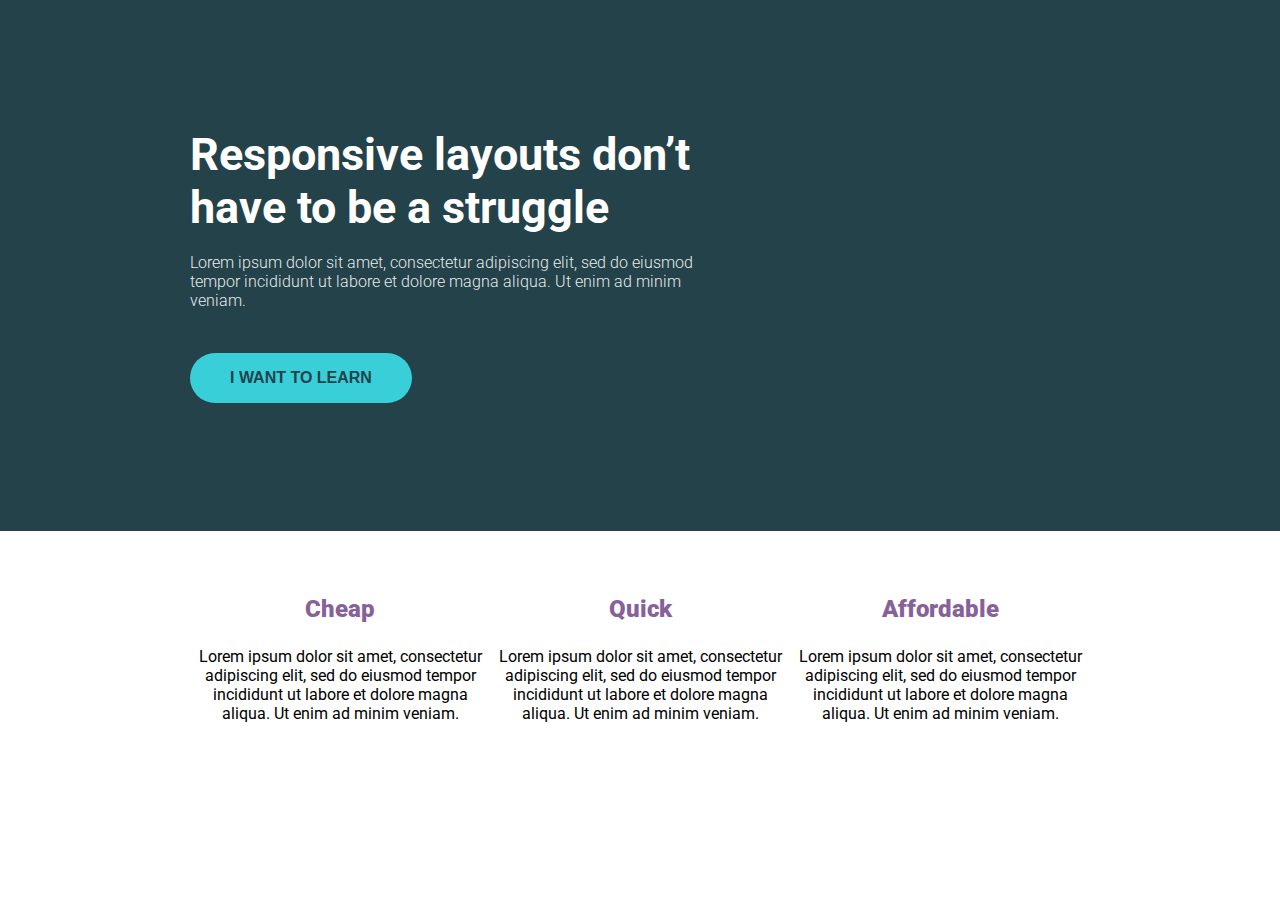
==== challenge3.2/index.html @ 10ba3fbf "challenge flexbox 2" ====
<!DOCTYPE html>
<html lang="en">
<head>
    <meta charset="UTF-8">
    <meta name="viewport" content="width=device-width, initial-scale=1.0">
    <title>Day 05</title>
    <link rel="stylesheet" href="style.css">
</head>
<body>
    <div class="container">
        <div class="wrapper"> 
                <div class="intro">
                    <h1>Responsive layouts don’t have to be a struggle</h1>
                    <p> Lorem ipsum dolor sit amet, consectetur adipiscing elit, 
                    sed do eiusmod tempor incididunt ut labore et dolore magna aliqua. Ut enim ad minim veniam.</p>
                    <button class="btn">
                        <a href="https://courses.kevinpowell.co/view/courses/conquering-responsive-layouts/256691-day-5-practice-time/748619-challenge-design-specs-pdf" target="_blank">
                        i want to learn
                       </a>
                    </button>
                </div>
        </div>
    </div>
    <div class="sec-1">
      <div class="wrapper row">
          <div class="col">
            <h2>Cheap</h2>
            <p>Lorem ipsum dolor sit amet, consectetur adipiscing elit, sed do eiusmod tempor incididunt ut labore et dolore magna aliqua. Ut enim ad minim veniam.</p>
          </div>
          <div class="col">
            <h2>Quick</h2>
            <p>Lorem ipsum dolor sit amet, consectetur adipiscing elit, sed do eiusmod tempor incididunt ut labore et dolore magna aliqua. Ut enim ad minim veniam.</p>
          </div>
          <div class="col">
            <h2>Affordable</h2>
            <p>Lorem ipsum dolor sit amet, consectetur adipiscing elit, sed do eiusmod tempor incididunt ut labore et dolore magna aliqua. Ut enim ad minim veniam.</p>
          </div>
      </div>
    </div>
</body>
</html>
---- challenge3.2/style.css ----
@import url('https://fonts.googleapis.com/css2?family=Roboto:wght@300;700;900&display=swap');

*{
    box-sizing: border-box;
    margin: 0;
}

body{
    font-family: 'Roboto', sans-serif;
}

.container{
    background-color: #23424A;
    padding: 8rem 0;
    color: white;
}

.wrapper{
    margin: 0 auto;
    width: 80%;
    max-width: 900px;;
} 

.intro{
    width: 60%;
}

.intro h1{
    font-size: 2.8rem;
}

.intro p{
    font-weight: 300;
    margin: 1.2rem 0;
    opacity: 0.9;
}

.btn{
    background-color: #38CFD9;
    border: none;
    border-radius: 20rem;
    padding: 1rem 2.5rem;
    margin-top: 1.5rem;
    cursor: pointer;
    transition: all 300ms ease;
}

.btn:hover{
    opacity: 0.7;
}

.btn:active{
    transform: scale(0.9);
    opacity: 0.5;
}

.btn a{
    text-decoration: none;
    color: #23424A;
    text-transform: uppercase;
    font-weight: 700;
    font-size: 1rem;
}

.row{
    display: flex;
}

.col{
    width: 100%;
    text-align: center;
}

.col + .col {
    margin-left: clamp(1rem, 2rem);
}

.col h2{
    margin-bottom: 1.5rem;
    font-weight: 900;
}

.sec-1 h2{
    color: #87629A;
}

.sec-1{
    padding: 4rem 0;
}

.sec-2{
    background-color: #136C72;
    padding: 4rem 0;
    color: white;
}
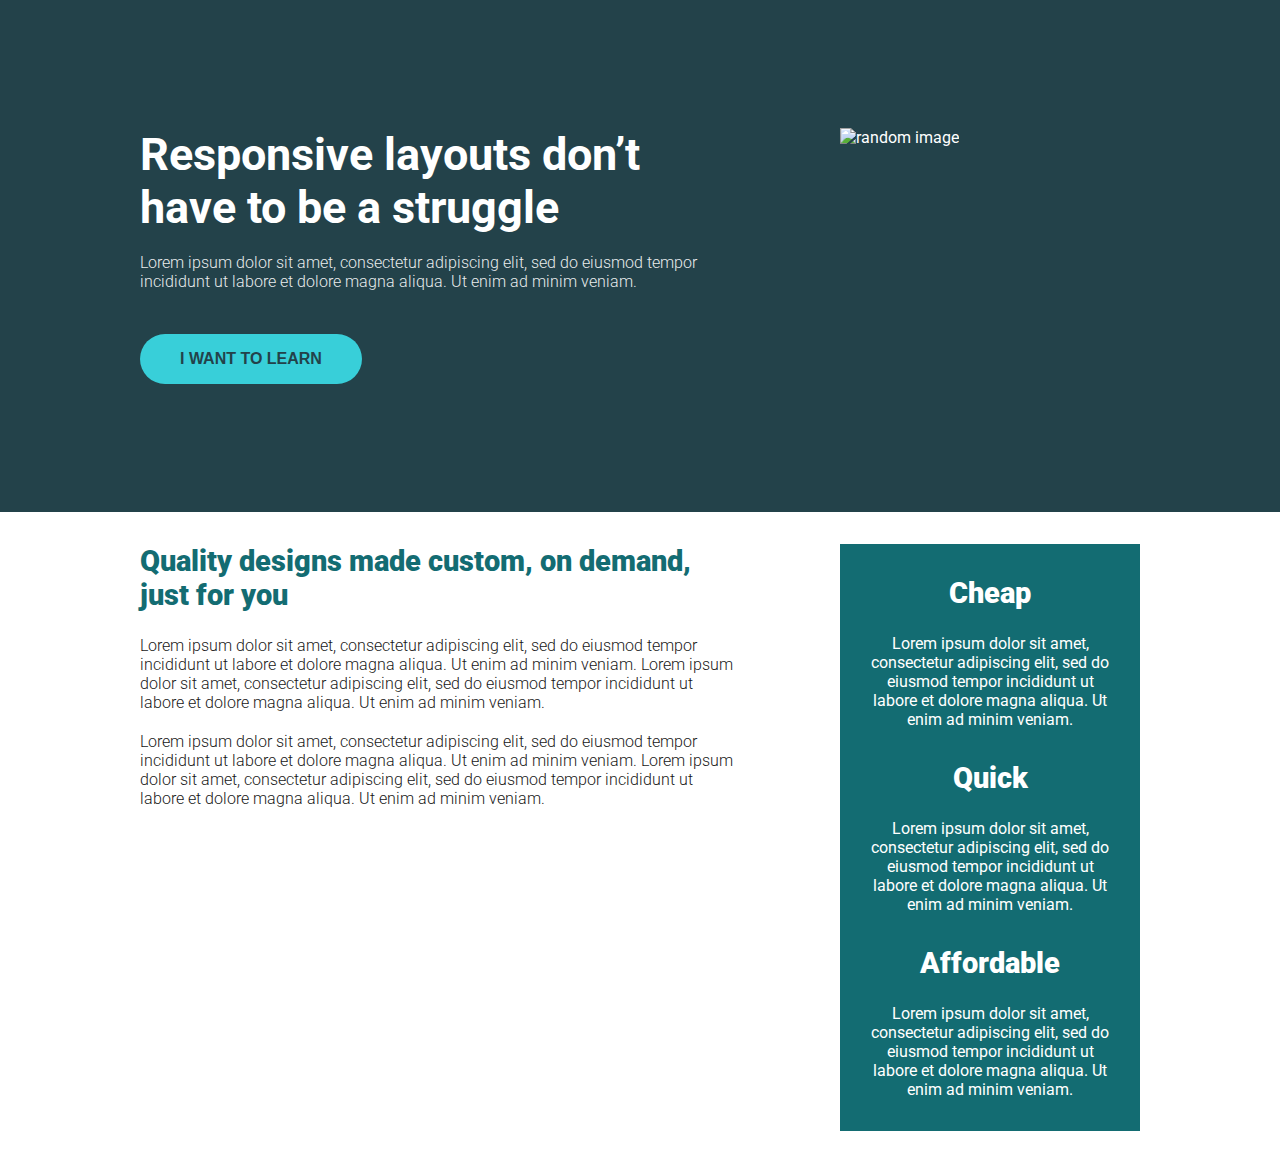
==== commit ce8cdb1c: "solucion challenge flexbox 2" ====
--- a/challenge3.2/index.html
+++ b/challenge3.2/index.html
@@ -8,34 +8,49 @@
 </head>
 <body>
     <div class="container">
-        <div class="wrapper"> 
-                <div class="intro">
+        <div class="wrapper row"> 
+                <div class="intro left-content">
                     <h1>Responsive layouts don’t have to be a struggle</h1>
                     <p> Lorem ipsum dolor sit amet, consectetur adipiscing elit, 
                     sed do eiusmod tempor incididunt ut labore et dolore magna aliqua. Ut enim ad minim veniam.</p>
                     <button class="btn">
                         <a href="https://courses.kevinpowell.co/view/courses/conquering-responsive-layouts/256691-day-5-practice-time/748619-challenge-design-specs-pdf" target="_blank">
                         i want to learn
-                       </a>
+                        </a>
+                      </div>
                     </button>
+                  <div class="intro-img right-content">
+                    <img src="https://unsplash.it/386/292" alt="random image">
+                  </div> 
                 </div>
         </div>
     </div>
-    <div class="sec-1">
-      <div class="wrapper row">
-          <div class="col">
-            <h2>Cheap</h2>
-            <p>Lorem ipsum dolor sit amet, consectetur adipiscing elit, sed do eiusmod tempor incididunt ut labore et dolore magna aliqua. Ut enim ad minim veniam.</p>
-          </div>
-          <div class="col">
-            <h2>Quick</h2>
-            <p>Lorem ipsum dolor sit amet, consectetur adipiscing elit, sed do eiusmod tempor incididunt ut labore et dolore magna aliqua. Ut enim ad minim veniam.</p>
-          </div>
-          <div class="col">
-            <h2>Affordable</h2>
-            <p>Lorem ipsum dolor sit amet, consectetur adipiscing elit, sed do eiusmod tempor incididunt ut labore et dolore magna aliqua. Ut enim ad minim veniam.</p>
-          </div>
-      </div>
+    <div class="wrapper row">
+        <div class="sec-1 left-content">
+            <h2>Quality designs made custom, on demand, just for you</h2>
+          <p>Lorem ipsum dolor sit amet, consectetur adipiscing elit, sed do eiusmod tempor incididunt
+            ut labore et dolore magna aliqua. Ut enim ad minim veniam. Lorem ipsum dolor sit amet, consectetur 
+            adipiscing elit, sed do eiusmod tempor incididunt ut labore et dolore magna aliqua. Ut enim ad minim veniam.</p>
+ 
+           <p>Lorem ipsum dolor sit amet, consectetur adipiscing elit, sed do eiusmod tempor incididunt ut
+           labore et dolore magna aliqua. Ut enim ad minim veniam. Lorem ipsum dolor sit amet, consectetur
+           adipiscing elit, sed do eiusmod tempor incididunt ut labore et dolore magna aliqua. Ut enim ad minim veniam.</p>
+       </div>
+       <div class="sec-2 right-content">
+             <div class="col">
+               <h2>Cheap</h2>
+               <p>Lorem ipsum dolor sit amet, consectetur adipiscing elit, sed do eiusmod tempor incididunt ut labore et dolore magna aliqua. Ut enim ad minim veniam.</p>
+             </div>
+             <div class="col">
+               <h2>Quick</h2>
+               <p>Lorem ipsum dolor sit amet, consectetur adipiscing elit, sed do eiusmod tempor incididunt ut labore et dolore magna aliqua. Ut enim ad minim veniam.</p>
+             </div>
+             <div class="col">
+               <h2>Affordable</h2>
+               <p>Lorem ipsum dolor sit amet, consectetur adipiscing elit, sed do eiusmod tempor incididunt ut labore et dolore magna aliqua. Ut enim ad minim veniam.</p>
+             </div>
+       </div>
+   
     </div>
 </body>
 </html>--- a/challenge3.2/style.css
+++ b/challenge3.2/style.css
@@ -9,27 +9,40 @@
     font-family: 'Roboto', sans-serif;
 }
 
+img{
+    width: 100%;
+}
+
 .container{
     background-color: #23424A;
-    padding: 8rem 0;
+    padding: 6rem 0;
     color: white;
 }
 
 .wrapper{
-    margin: 0 auto;
+    margin: 2rem auto;
     width: 80%;
-    max-width: 900px;;
+    max-width: 1000px;
+    justify-content: space-between;
 } 
 
-.intro{
+.row{
+    display: flex;
+}
+
+.left-content{
     width: 60%;
+}
+
+.right-content{
+    width: 30%;
 }
 
 .intro h1{
     font-size: 2.8rem;
 }
 
-.intro p{
+.intro p, .sec-1 p{
     font-weight: 300;
     margin: 1.2rem 0;
     opacity: 0.9;
@@ -62,34 +75,27 @@
     font-size: 1rem;
 }
 
-.row{
-    display: flex;
-}
-
 .col{
     width: 100%;
     text-align: center;
 }
 
 .col + .col {
-    margin-left: clamp(1rem, 2rem);
+    margin-top: 2rem;
 }
 
-.col h2{
+h2{ 
+    font-size: 1.8rem;
+    font-weight: 900;
     margin-bottom: 1.5rem;
-    font-weight: 900;
 }
 
 .sec-1 h2{
-    color: #87629A;
-}
-
-.sec-1{
-    padding: 4rem 0;
+   color: #136C72;
 }
 
 .sec-2{
     background-color: #136C72;
-    padding: 4rem 0;
+    padding: 2rem 1.8rem;
     color: white;
-}+}
